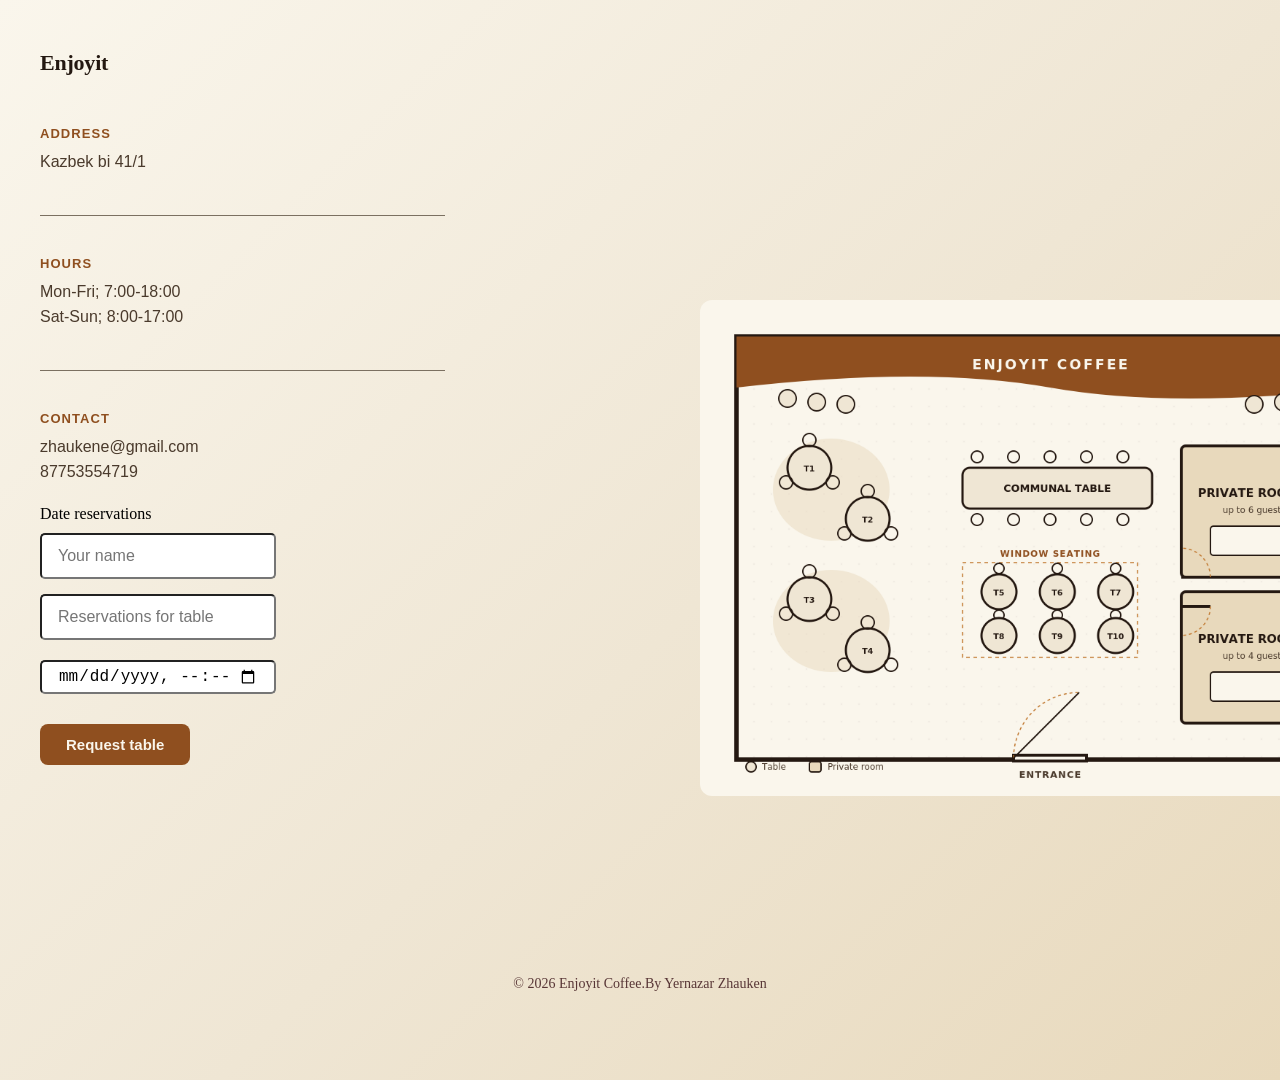
==== Book.html @ e9770325 "Initial commit" ====
<!DOCTYPE html>
<html lang="en">
<meta charset="UTF-8">
    <head>
        <title>Place Order</title>
        <link rel ="stylesheet" href="css/Book.css">
    </head>
    <script src="js/Book.js" defer></script>
    <body>
        <div class="all">
            <header class="Enjoyit">
                <span class="Enjoyit">Enjoyit</span>
            </header>
            
            <main class="book-container">
                    <div class="container">
                            <div class="one-info">
                                <p class="spec-font">Address</p>
                                <p class="spec-font-2">Kazbek bi 41/1</p>
                            </div>
                            <div class="two-info">
                                <hr class="separator-line">
                                <p class="spec-font">Hours</p>
                                <p class="spec-font-2">Mon-Fri; 7:00-18:00</p>
                                <p class="spec-font-2">Sat-Sun; 8:00-17:00</p>
                            </div>
                            <div class="two-info">
                                <hr class="separator-line">
                                <p class="spec-font">Contact</p>
                                <p class="spec-font-2">zhaukene@gmail.com</p>
                                <p class="spec-font-2">87753554719</p>
                            </div>
                        <div class="box">
                            <div class="date--info">
                                    <p>Date reservations</p>
                                </div>
                              <div class="informate">
                                <div class="customer-name">
                                    <input type="text" placeholder="Your name" class="custom-input">
                                </div>
                                <div class="Table">
                                    <input type="text" placeholder="Reservations for table" class="customer-input">
                                </div>
                              </div>               
                                <div class="date">
                                    <input type="datetime-local" class="custom-datetime">
                                </div> 
                                <button class="btn" onclick="changeText()">
                                    <p id="btnText">Request table</p>
                                </button>
                                
                        </div>
                    </div>
            </main>
        </div>
        <div class="plan">
            <img src="img/plan.png" alt="Enjoyit coffee plan">
        </div>
        <footer class="container">
                    <p>&copy; 2026 Enjoyit Coffee.By Yernazar Zhauken</p>
            </footer>
    </body>
</html>
---- css/Book.css ----
* {
    margin:0; 
    padding:0;
}
body {
    height: 120vh;
    background: linear-gradient(135deg, #faf6ec 0%, #efe6d4 55%, #e8d9bc 100%);
    margin: 0;
    padding: 0;
}
header .Enjoyit {
   font-family:'Fraunces', serif;
   font-size:22px;
   font-weight:700;
   letter-spacing:-0.01em;
   color:#241811;
}
.all{
    background: linear-gradient(135deg, #faf6ec 0%, #efe6d4 55%, #e8d9bc 100%);
    height: 100vh;
}
.all{
    max-width: 1200px;
    width: 100%;
    margin:0 auto;
    background: transparent;
}
header{
    padding: 50px 0;
}
.separator-line{
    border: 0;
    margin: 40px 0;
    border-top: 1px solid #7b7061;
    width: 90%;
}
.box .btn{
    font-family: 'Karla', sans-serif;
    font-size: 15px;
    font-weight: 700;
    text-decoration: none;
    color: #faf6ec;
    background: #8f4f1f;
    border: none;
    padding: 12px 26px;
    border-radius: 8px;
    display: inline-block;
    transition: all 300ms ease;
    margin-top: 30px;
}

.box .btn:hover{
    background:#241811;
}
.plan{
    flex: 1;
    min-width: 300px;
}
.plan img {
    width: 100%;        
    max-width: 700px;  
    height: auto;
    border-radius: 12px;
    display: block;
    margin-top: -600px;
    margin-left: 700px;
    
}
.box{
    margin-top: 20px;
}
.informate input {
    width: 100%;           
    max-width: 200px;      
    padding: 12px 16px;    
    font-size: 16px;       
    border-radius: 5px;    
}
.informate .Table{
    margin-top: 15px;
}
.date input{
    width: 100%;           
    max-width: 200px;      
    padding: 5px 16px;    
    font-size: 16px;       
    border-radius: 5px;
    margin-top: 20px;
}
.date--info p{
    margin-bottom: 10px;
}
.book-container .spec-font {
  font-family:'Karla', sans-serif;
  font-size:13px;
  font-weight:700;
  text-transform:uppercase;
  letter-spacing:0.08em;
  color:#8f4f1f;
  margin-bottom:8px;
}
.book-container .spec-font-2{
  font-family:'Karla', sans-serif;
  font-size:16px;
  font-weight:400;
  color:#4a3a2c;
  line-height:1.6;
  margin:0;

}
.one-info, .two-info, .box {
    width: 100%;
    max-width: 450px;
}
footer{
    padding: 30px 0;
    text-align: center;
}
footer p{
    color:#583636;
    font-size:14px;
    margin: 0;  
    margin-top: 150px;
}
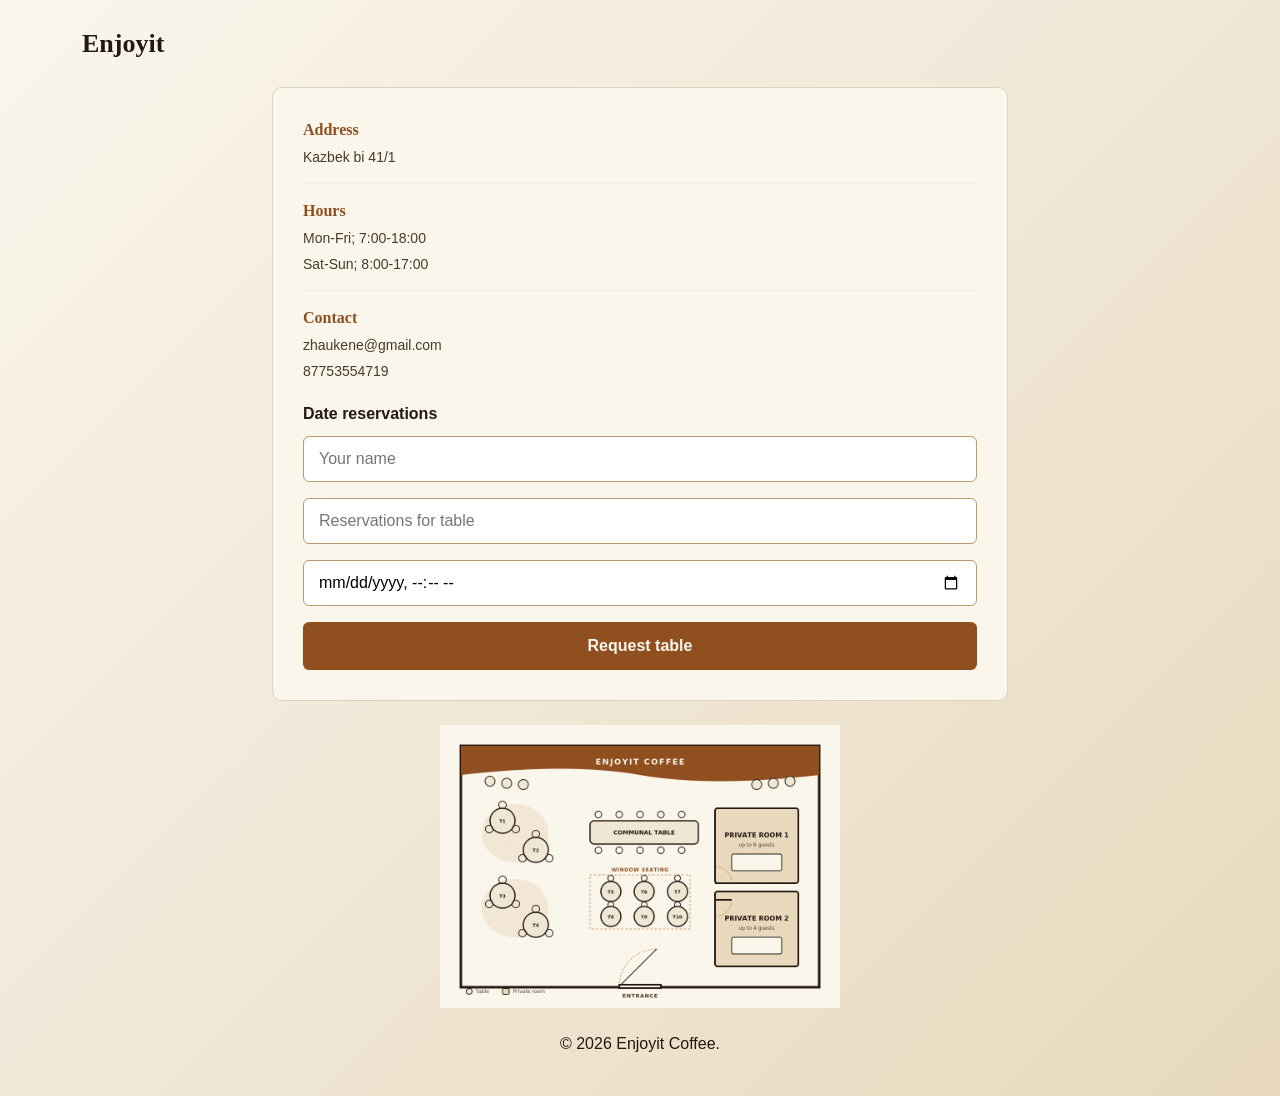
==== commit 11d51335: "Assignment 3 finished" ====
--- a/Book.html
+++ b/Book.html
@@ -1,63 +1,68 @@
 <!DOCTYPE html>
 <html lang="en">
-<meta charset="UTF-8">
-    <head>
-        <title>Place Order</title>
-        <link rel ="stylesheet" href="css/Book.css">
-    </head>
-    <script src="js/Book.js" defer></script>
-    <body>
-        <div class="all">
-            <header class="Enjoyit">
-                <span class="Enjoyit">Enjoyit</span>
-            </header>
-            
-            <main class="book-container">
-                    <div class="container">
-                            <div class="one-info">
-                                <p class="spec-font">Address</p>
-                                <p class="spec-font-2">Kazbek bi 41/1</p>
-                            </div>
-                            <div class="two-info">
-                                <hr class="separator-line">
-                                <p class="spec-font">Hours</p>
-                                <p class="spec-font-2">Mon-Fri; 7:00-18:00</p>
-                                <p class="spec-font-2">Sat-Sun; 8:00-17:00</p>
-                            </div>
-                            <div class="two-info">
-                                <hr class="separator-line">
-                                <p class="spec-font">Contact</p>
-                                <p class="spec-font-2">zhaukene@gmail.com</p>
-                                <p class="spec-font-2">87753554719</p>
-                            </div>
+<head>
+    <meta charset="UTF-8">
+    <meta name="viewport" content="width=device-width, initial-scale=1">
+    <title>Place Order</title>
+    <link href="https://cdn.jsdelivr.net/npm/bootstrap@5.3.3/dist/css/bootstrap.min.css" rel="stylesheet">
+    <link rel="stylesheet" href="css/Book.css">
+</head>
+<body>
+    <div class="all">
+        <header class="Enjoyit container pt-4">
+            <span class="Enjoyit">Enjoyit</span>
+        </header>
+        <main class="book-container container my-4">
+            <div class="row justify-content-center">
+                <div class="col-12 col-lg-8">
+                    <div class="container p-0">
+                        <div class="one-info">
+                            <p class="spec-font">Address</p>
+                            <p class="spec-font-2">Kazbek bi 41/1</p>
+                        </div>
+                        <div class="two-info">
+                            <hr class="separator-line">
+                            <p class="spec-font">Hours</p>
+                            <p class="spec-font-2">Mon-Fri; 7:00-18:00</p>
+                            <p class="spec-font-2">Sat-Sun; 8:00-17:00</p>
+                        </div>
+                        <div class="two-info">
+                            <hr class="separator-line">
+                            <p class="spec-font">Contact</p>
+                            <p class="spec-font-2">zhaukene@gmail.com</p>
+                            <p class="spec-font-2">87753554719</p>
+                        </div>
                         <div class="box">
                             <div class="date--info">
-                                    <p>Date reservations</p>
+                                <p>Date reservations</p>
+                            </div>
+                            <div class="informate">
+                                <div class="customer-name mb-3">
+                                    <input type="text" placeholder="Your name" class="custom-input w-100">
                                 </div>
-                              <div class="informate">
-                                <div class="customer-name">
-                                    <input type="text" placeholder="Your name" class="custom-input">
+                                <div class="Table mb-3">
+                                    <input type="text" placeholder="Reservations for table" class="custom-input w-100">
                                 </div>
-                                <div class="Table">
-                                    <input type="text" placeholder="Reservations for table" class="customer-input">
-                                </div>
-                              </div>               
-                                <div class="date">
-                                    <input type="datetime-local" class="custom-datetime">
-                                </div> 
-                                <button class="btn" onclick="changeText()">
-                                    <p id="btnText">Request table</p>
-                                </button>
-                                
+                            </div>
+                            <div class="date mb-3">
+                                <input type="datetime-local" class="custom-datetime w-100">
+                            </div>
+                            <button class="btn w-100">
+                                <p id="btnText" class="m-0">Request table</p>
+                            </button>
                         </div>
                     </div>
-            </main>
-        </div>
-        <div class="plan">
-            <img src="img/plan.png" alt="Enjoyit coffee plan">
-        </div>
-        <footer class="container">
-                    <p>&copy; 2026 Enjoyit Coffee.By Yernazar Zhauken</p>
-            </footer>
-    </body>
+                </div>
+            </div>
+        </main>
+    </div>
+    <div class="plan text-center my-4">
+        <img src="img/plan.png" alt="Enjoyit coffee plan" class="img-fluid" style="max-width: 400px;">
+    </div>
+    <footer class="container text-center pb-4">
+        <p>&copy; 2026 Enjoyit Coffee.</p>
+    </footer>
+
+    <script src="https://cdn.jsdelivr.net/npm/bootstrap@5.3.3/dist/js/bootstrap.bundle.min.js"></script>
+</body>
 </html>
--- a/css/Book.css
+++ b/css/Book.css
@@ -1,124 +1,72 @@
-* {
-    margin:0; 
-    padding:0;
-}
+*{margin: 0;
+padding: 0;}
+
 body {
-    height: 120vh;
+    font-family: 'Karla', sans-serif;
     background: linear-gradient(135deg, #faf6ec 0%, #efe6d4 55%, #e8d9bc 100%);
-    margin: 0;
-    padding: 0;
-}
-header .Enjoyit {
-   font-family:'Fraunces', serif;
-   font-size:22px;
-   font-weight:700;
-   letter-spacing:-0.01em;
-   color:#241811;
-}
-.all{
-    background: linear-gradient(135deg, #faf6ec 0%, #efe6d4 55%, #e8d9bc 100%);
-    height: 100vh;
-}
-.all{
-    max-width: 1200px;
-    width: 100%;
-    margin:0 auto;
-    background: transparent;
-}
-header{
-    padding: 50px 0;
-}
-.separator-line{
-    border: 0;
-    margin: 40px 0;
-    border-top: 1px solid #7b7061;
-    width: 90%;
-}
-.box .btn{
-    font-family: 'Karla', sans-serif;
-    font-size: 15px;
-    font-weight: 700;
-    text-decoration: none;
-    color: #faf6ec;
-    background: #8f4f1f;
-    border: none;
-    padding: 12px 26px;
-    border-radius: 8px;
-    display: inline-block;
-    transition: all 300ms ease;
-    margin-top: 30px;
+    color: #241811;
 }
 
-.box .btn:hover{
-    background:#241811;
+.Enjoyit {
+    font-family: 'Fraunces', serif;
+    font-size: 26px;
+    font-weight: 700;
+    color: #241811;
 }
-.plan{
-    flex: 1;
-    min-width: 300px;
+
+.book-container .container {
+    background: #faf6ec;
+    border: 1px solid #dcd3be;
+    border-radius: 10px;
+    padding: 30px !important;
 }
-.plan img {
-    width: 100%;        
-    max-width: 700px;  
-    height: auto;
-    border-radius: 12px;
-    display: block;
-    margin-top: -600px;
-    margin-left: 700px;
-    
+
+.spec-font {
+    font-family: 'Fraunces', serif;
+    font-weight: 700;
+    color: #8f4f1f;
+    margin-bottom: 5px;
 }
-.box{
+
+.spec-font-2 {
+    font-size: 14px;
+    color: #4a3a2c;
+    margin-bottom: 5px;
+}
+
+.separator-line {
+    border: 0;
+    border-top: 1px solid #dcd3be;
+    margin: 15px 0;
+}
+
+.box {
     margin-top: 20px;
 }
-.informate input {
-    width: 100%;           
-    max-width: 200px;      
-    padding: 12px 16px;    
-    font-size: 16px;       
-    border-radius: 5px;    
-}
-.informate .Table{
-    margin-top: 15px;
-}
-.date input{
-    width: 100%;           
-    max-width: 200px;      
-    padding: 5px 16px;    
-    font-size: 16px;       
-    border-radius: 5px;
-    margin-top: 20px;
-}
-.date--info p{
+
+.date--info p {
+    font-weight: 700;
     margin-bottom: 10px;
 }
-.book-container .spec-font {
-  font-family:'Karla', sans-serif;
-  font-size:13px;
-  font-weight:700;
-  text-transform:uppercase;
-  letter-spacing:0.08em;
-  color:#8f4f1f;
-  margin-bottom:8px;
+
+.custom-input, .custom-datetime {
+    padding: 10px 15px;
+    border: 1px solid #b89a6f;
+    border-radius: 6px;
+    background: #fff;
+    font-family: 'Karla', sans-serif;
 }
-.book-container .spec-font-2{
-  font-family:'Karla', sans-serif;
-  font-size:16px;
-  font-weight:400;
-  color:#4a3a2c;
-  line-height:1.6;
-  margin:0;
 
+.btn {
+    background: #8f4f1f;
+    color: #faf6ec;
+    border: none;
+    padding: 12px;
+    border-radius: 6px;
+    font-weight: 700;
+    cursor: pointer;
 }
-.one-info, .two-info, .box {
-    width: 100%;
-    max-width: 450px;
-}
-footer{
-    padding: 30px 0;
-    text-align: center;
-}
-footer p{
-    color:#583636;
-    font-size:14px;
-    margin: 0;  
-    margin-top: 150px;
+
+.btn:hover {
+    background: #241811;
 }
